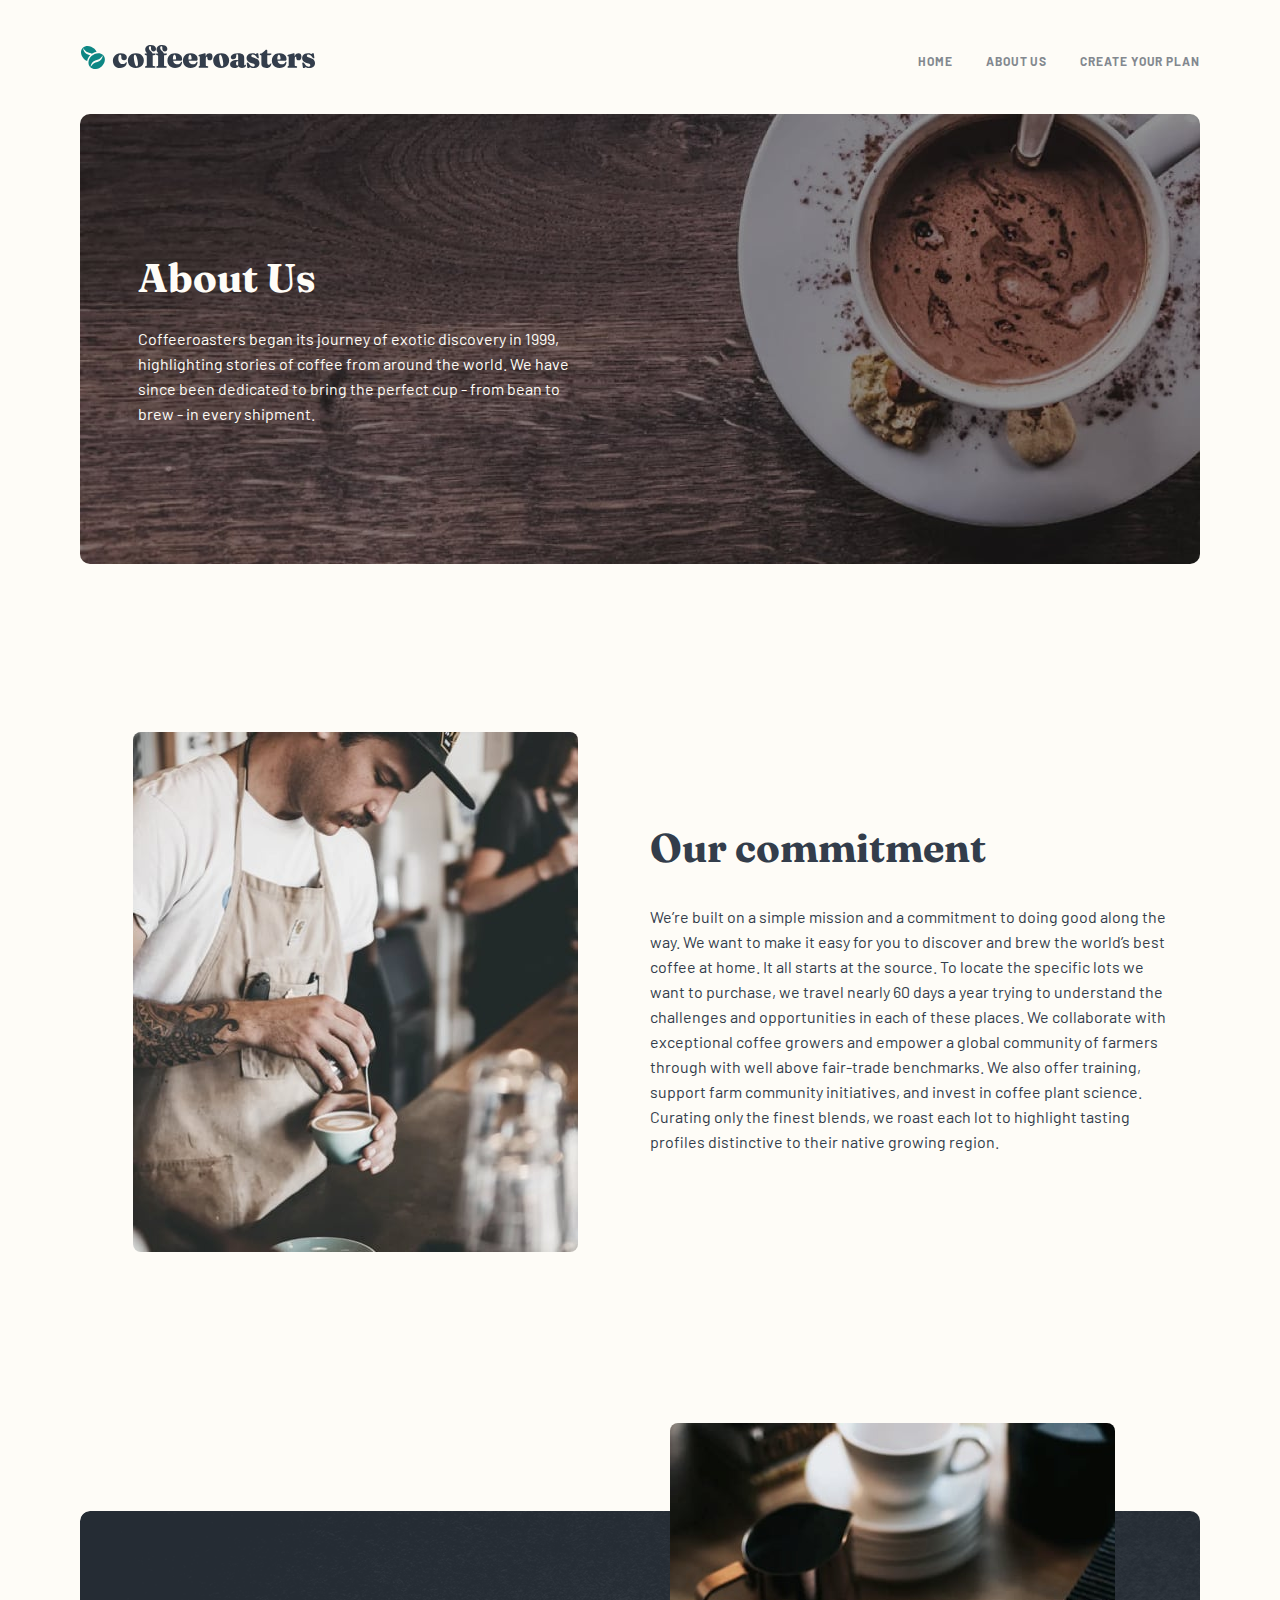
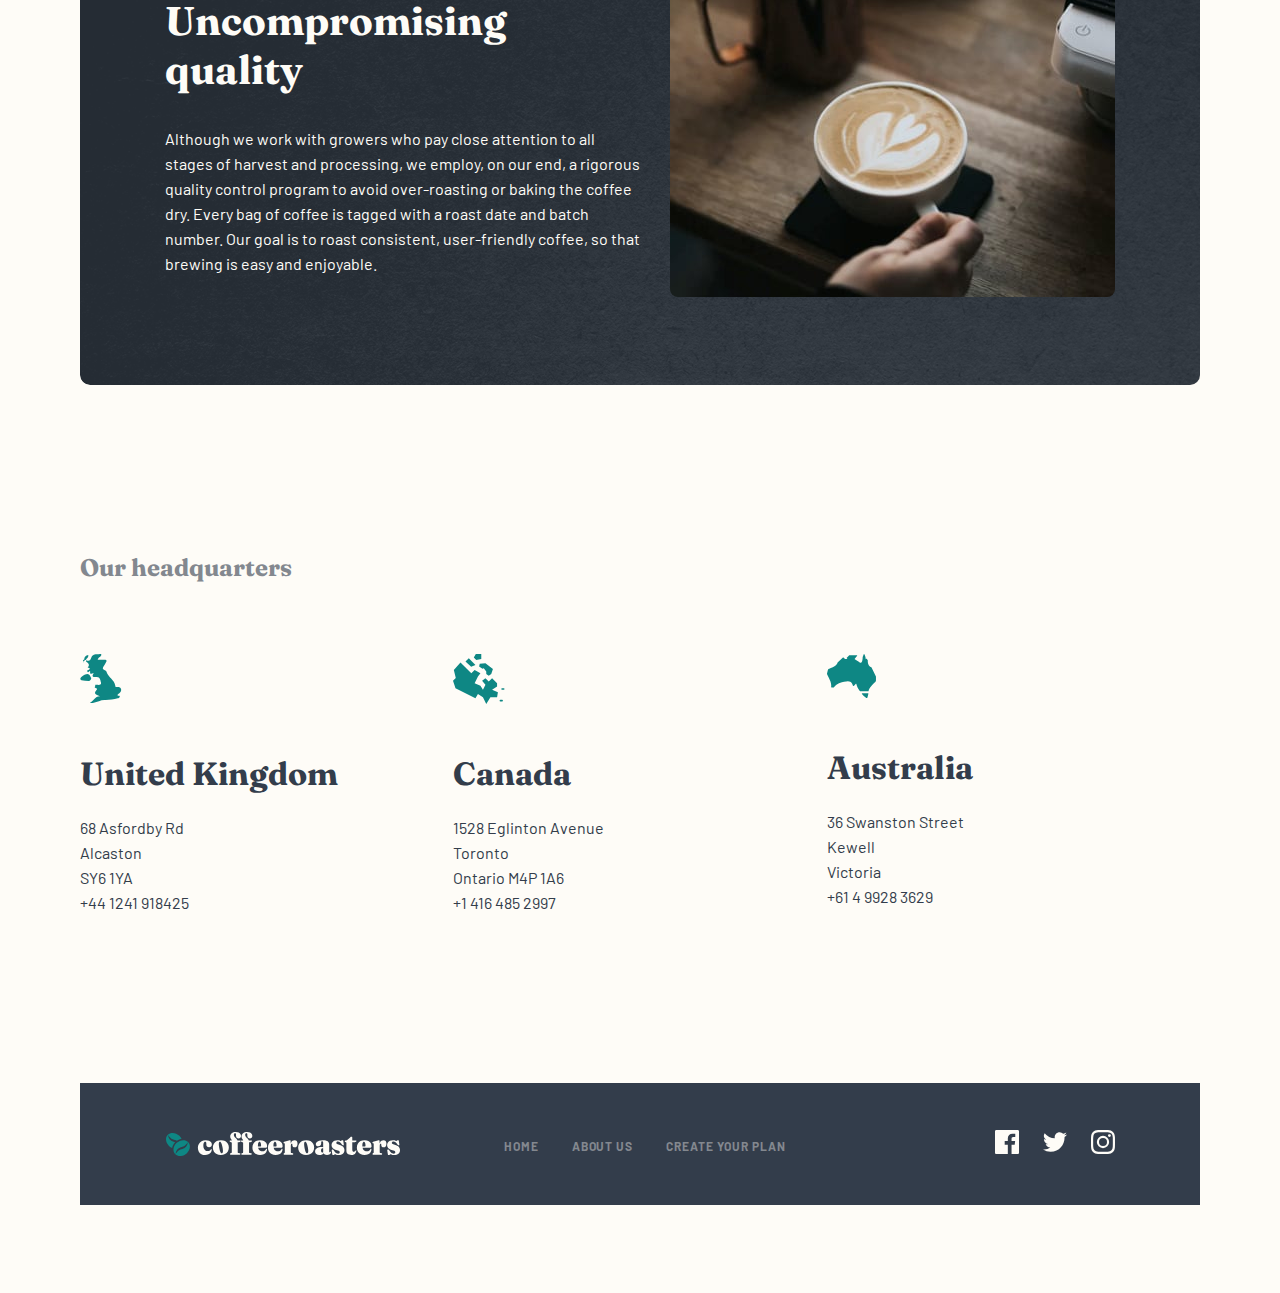
==== about.html @ c1dfbd61 "initial commit" ====
<!DOCTYPE html>
<html lang="en">
  <head>
    <meta charset="UTF-8" />
    <meta http-equiv="X-UA-Compatible" content="IE=edge" />
    <meta name="viewport" content="width=device-width, initial-scale=1.0" />
    <link rel="icon" type="image/png" sizes="32x32" href="./assets/favicon-32x32.png" />
    <link rel="stylesheet" href="./style.css" />
    <title>Coffeeroasters - About us</title>
  </head>
  <body>
    <nav>
      <a href="index.html"
        ><img
          width="163"
          height="18"
          src="./assets/shared/desktop/logo.svg"
          alt="coffeeroasters logo"
          class="logo"
      /></a>
      <a href="javascript:void(0);" class="mobile-nav-link"
        ><img
          width="16"
          height="15"
          src="./assets//shared/mobile/icon-hamburger.svg"
          alt="Open menu"
          id="mobile-nav-icon"
      /></a>
      <ul class="nav-links" id="nav-links">
        <li><a href="index.html">Home</a></li>
        <li><a href="about.html">About Us</a></li>
        <li><a href="plan.html">Create Your Plan</a></li>
      </ul>
    </nav>
    <header class="header_about">
      <h3>About Us</h3>
      <p>
        Coffeeroasters began its journey of exotic discovery in 1999, highlighting stories of coffee
        from around the world. We have since been dedicated to bring the perfect cup - from bean to
        brew - in every shipment.
      </p>
    </header>
    <main>
      <article class="about commitment-container">
        <picture>
          <source media="(min-width:1000px)" srcset="./assets/about/desktop/image-commitment.jpg" />
          <source media="(min-width:700px)" srcset="./assets/about/tablet/image-commitment.jpg" />
          <img src="./assets/about/mobile/image-commitment.jpg" alt="" />
        </picture>
        <h2>Our commitment</h2>
        <p>
          We’re built on a simple mission and a commitment to doing good along the way. We want to
          make it easy for you to discover and brew the world’s best coffee at home. It all starts
          at the source. To locate the specific lots we want to purchase, we travel nearly 60 days a
          year trying to understand the challenges and opportunities in each of these places. We
          collaborate with exceptional coffee growers and empower a global community of farmers
          through with well above fair-trade benchmarks. We also offer training, support farm
          community initiatives, and invest in coffee plant science. Curating only the finest
          blends, we roast each lot to highlight tasting profiles distinctive to their native
          growing region.
        </p>
      </article>

      <article class="about quality-container">
        <picture>
          <source media="(min-width:1000px)" srcset="./assets/about/desktop/image-quality.jpg" />
          <source media="(min-width:500px)" srcset="./assets/about/tablet/image-quality.jpg" />
          <img src="./assets/about/mobile/image-quality.jpg" alt="" />
        </picture>
        <section class="dark-bg">
          <h3>Uncompromising quality</h3>
          <p>
            Although we work with growers who pay close attention to all stages of harvest and
            processing, we employ, on our end, a rigorous quality control program to avoid
            over-roasting or baking the coffee dry. Every bag of coffee is tagged with a roast date
            and batch number. Our goal is to roast consistent, user-friendly coffee, so that brewing
            is easy and enjoyable.
          </p>
        </section>
      </article>

      <article class="about headquarters-container">
        <h3>Our headquarters</h3>
        <div>
          <section class="headquarter-item">
            <svg width="42" height="50" xmlns="http://www.w3.org/2000/svg">
              <path
                d="M20.161.03c1.828-.286 1.245 1.417.453 2.237-.92.964-2.406 1.391-2.942 3.527 2.361 0 4.4.048 6.44-.013 2.619-.078 3.063.875 1.619 2.994-.712 1.05-1.117 2.32-1.898 3.303-1.514 1.894-1.48 3.189 1.003 4.072.625.222 1.43.778 1.589 1.342.687 2.435 2.247 4.318 3.88 6.148l.615.684c1.947 2.167 3.856 4.346 4.388 7.373.164.922-.008 1.403 1.264 1.295 1.834-.173 4.003-.195 4.514 2.144.492 2.23-1.1 3.65-2.803 4.828-.333.228-.552.608-.883 1.003.314 1.37 2.372.075 2.386 1.43.011 1.128-1.197 1.653-2.033 1.911-4.264 1.325-8.756 1.775-13.128 1.686-4.028-.088-7.189 2.198-10.922 2.74-1.061.158-2.034.68-3.761-.015 4-1.452 4.616-6.625 10.402-6.38-1.791-.745-2.541-1.083-3.316-1.367-2.33-.841-2.642-2.478-.903-4.372.98-1.064 1.658-2.206-.564-2.667-1.175-.242-.95-.735-.643-1.288l.098-.176c.211-.386.396-.79.131-1.152-.372-.511.85-.656 1.556-.567 2.089.27 5.041.63 4.23-2.422-.522-1.956-.827-5.872-4.689-5.364-3.655.48-4.802-.425-2.516-3.742-.392-.175-.91-.032-1.433.155l-.196.072c-1.207.449-2.352.95-1.918-1.89.025-.176-.32-.595-.39-.576-.841.267-1.741 2.33-2.463.45-.711-1.85 2.439-.955 2.514-3.197-.148-.478-2.834.292-1.878-1.028 1.908-2.633.586-3.801-1.028-5.031l-.244-.185-.123-.094-.246-.188-.123-.096c-.339-.264.003-.725.042-1.153 0-.008-.006-.022-.006-.03a.594.594 0 00-.086-.384c-.089-.06-.164-.091-.256-.153a.136.136 0 00.04-.05c.022-.008.047-.013.069-.022.097.07.1.145.153.225l.202.124c2.338 1.376 3.666.533 4.603-1.565.133-.312.261-.648.386-1.006C12.437.398 14.94.225 17.425.181l.604-.01.4-.007A13.248 13.248 0 0020.16.03zm-13 20.025l.147.003c2.725.15 2.856 2.692 3.934 4.045-.092 1.833-1.2 2.87-2.392 2.875-2.456.03-4.93-.395-7.372-.792-.561-.092-1.2-.68-1.14-1.528.123-1.555 4.865-4.725 6.97-4.6zM3.667 7.642c.216.341.33.636-.092.783-.08-.294-.017-.544.092-.783zM8.192.878c.75 2.536-1.542 3.378-2.261 4.964-.398.1-.798.208-1.195.31-.353.529-.844.984-1.067 1.49a5.448 5.448 0 00-.137-.202l-.098-.138a17.758 17.758 0 01-.05-.07l-.096-.14c-.389-.581-.59-1.149.95-1.3-.185-2.82 1.329-4.214 3.954-4.914z"
                fill="#0E8784"
                fill-rule="nonzero"
              />
            </svg>
            <h3>United Kingdom</h3>
            <p>68 Asfordby Rd</p>
            <p>Alcaston</p>
            <p>SY6 1YA</p>
            <p>+44 1241 918425</p>
          </section>
          <section class="headquarter-item">
            <svg width="52" height="50" xmlns="http://www.w3.org/2000/svg">
              <path
                d="M7.484 8.42l10.811 10.81 3.327-3.326 5.82 3.327-2.494 3.326-3.326 6.653 5.82 2.495 2.496 4.158 2.494-4.99-3.326-4.158 3.326-2.495 3.327 3.327 3.326-3.327 4.99 4.99v3.326l-4.99 3.327 5.821 2.495-.831 4.99h-6.653L33.264 50l-3.326-6.653-4.99-3.326-2.495 4.158-19.958-9.98L0 26.716l2.786-2.76-1.954-8.05L7.484 8.42zm41.58 37.422a.832.832 0 110 1.663h-1.663a.832.832 0 010-1.663h1.663zM50.728 34.2a.832.832 0 010 1.663h-1.664a.832.832 0 010-1.663h1.664zM32.432 9.252l7.485 5.82-1.663 4.99-2.495 1.664-2.495-1.664v-2.494l-2.495-3.327-1.321.565-3.322-2.416.604-2.717 5.702-.42zM15.8 4.262l6.653 6.653-4.306 1.726-5.673-5.053L15.8 4.261zM22.83.043l5.444.06v4.99l-4.99.832L20.79 3.43 22.83.044z"
                fill="#0E8784"
                fill-rule="nonzero"
              />
            </svg>
            <h3>Canada</h3>
            <p>1528 Eglinton Avenue</p>
            <p>Toronto</p>
            <p>Ontario M4P 1A6</p>
            <p>+1 416 485 2997</p>
          </section>
          <section class="headquarter-item">
            <svg width="49" height="44" xmlns="http://www.w3.org/2000/svg">
              <path
                d="M40.967 39.325c.273 0 .468.253.401.517l-.848 3.36a.99.99 0 01-1.517.58 18.332 18.332 0 01-4.067-3.79.413.413 0 01.324-.667zM36.746.215a.317.317 0 01.57-.04c.51.889 1.42 2.776 1.42 4.979l.499-.362a.315.315 0 01.437.062l1.09 1.427a.34.34 0 01.061.222c-.072.77-.272 5.015 3.435 6.716a.312.312 0 01.154.15l4.525 9.1c.02.047.03.093.03.145v3.831c0 .584-.246 1.138-.683 1.526-1.774 1.582-6.412 5.971-6.695 9.011a.314.314 0 01-.313.285H33.3a.303.303 0 01-.149-.036c-.514-.28-3.229-3.857-3.78-7.327a.315.315 0 00-.544-.16l-1.784 1.985a.863.863 0 01-.648.29.558.558 0 01-.55-.465c-.206-1.21-1.121-4.375-4.957-4.375-2.057 0-5.26.797-8.232 1.696 0 0-3.29 1.034-5.722 4.343a.442.442 0 01-.36.181H4.569a.454.454 0 01-.447-.522c.483-3.092-.869-6.261-2.324-9.177-.591-1.184-1.193-2.327-1.697-3.408a1.112 1.112 0 01-.072-.718l.92-3.857c.088-.373.366-.673.73-.786l.295-.095.342-.114c2.43-.826 7.673-2.944 8.187-5.929a.31.31 0 01.092-.17l5.363-5.196a.319.319 0 01.468.03c.504.637 1.908 2.053 3.995 1.355l-.648-.656a.317.317 0 01.006-.455l2.452-2.327a.302.302 0 01.216-.088h7.476a.32.32 0 01.247.522L27.769 4.74a.321.321 0 00.072.47l2.695 1.77.515.337 1.674 1.099a1.483 1.483 0 002.19-.677c.396-.967.767-2.472.772-4.71 0-.037.005-.078.02-.114z"
                fill="#0E8784"
                fill-rule="nonzero"
              />
            </svg>
            <h3>Australia</h3>
            <p>36 Swanston Street</p>
            <p>Kewell</p>
            <p>Victoria</p>
            <p>+61 4 9928 3629</p>
          </section>
        </div>
      </article>
    </main>

    <footer>
      <img
        width="218"
        height="24"
        src="./assets/shared/desktop/logo-footer.svg"
        alt="coffeeroasters logo"
      />
      <ul class="footer-links">
        <li><a href="index.html">Home</a></li>
        <li><a href="about.html">About Us</a></li>
        <li><a href="plan.html">Create Your Plan</a></li>
      </ul>
      <ul class="social-links">
        <li>
          <a href="https://www.facebook.com"
            ><img
              width="24"
              height="24"
              src="./assets/shared/desktop/icon-facebook.svg"
              alt="Facebook icon"
          /></a>
        </li>
        <li>
          <a href="https://www.twitter.com"
            ><img
              width="24"
              height="24"
              src="./assets/shared/desktop/icon-twitter.svg"
              alt="Twitter icon"
          /></a>
        </li>
        <li>
          <a href="https://www.instagram.com"
            ><img
              width="24"
              height="24"
              src="./assets/shared/desktop/icon-instagram.svg"
              alt="Instagram icon"
          /></a>
        </li>
      </ul>
    </footer>
    <script src="./script.js"></script>
  </body>
</html>
---- style.css ----
@import url('https://fonts.googleapis.com/css2?family=Barlow:wght@400;700&family=Fraunces:opsz,wght@9..144,900&display=swap');

:root {
  --light-cream: #fefcf7;
  --cream: #f4f1eb;
  --grey: #83888f;
  --dark-grey-blue: #333d4b;
  --dark-cyan: #0e8784;
  --pale-orange: #fdd6ba;
}

* {
  margin: 0;
  box-sizing: border-box;
}

a {
  text-decoration: none;
  font-family: 'Fraunces', serif;
  color: var(--dark-grey-blue);
}

ul {
  list-style: none;
  padding: 0;
}

button {
  font-family: 'Fraunces', serif;
  border: none;
  transition: all 0.3s;
  cursor: pointer;
}

h1,
h2,
h3,
h4,
h5,
h6 {
  font-family: 'Fraunces', serif;
}

h2 {
  font-size: 32px;
}

h3 {
  font-size: 28px;
}

h4 {
  font-size: 24px;
}

p {
  line-height: 25px;
  font-size: 15px;
}

img {
  height: auto;
}

body {
  font-family: 'Barlow', sans-serif;
  font-size: 16px;
  background-color: var(--light-cream);
  color: var(--dark-grey-blue);
  padding: 32px 24px 72px 24px;
}

.body_plan {
  padding: 32px 0 72px 0;
  position: relative;
}

.body_plan.overlay-visible {
  height: 100vh;
  overflow: hidden;
}

nav {
  display: flex;
  align-items: center;
  justify-content: space-between;
  position: relative;
}

ul.nav-links {
  display: none;
}

ul.nav-links.open {
  position: absolute;
  top: 100%;
  left: 0;
  display: flex;
  flex-direction: column;
  z-index: 10;
  width: 100%;
  height: 120vh;
  text-align: center;
  padding-top: 80px;
  background: rgb(254, 252, 247);
  background: linear-gradient(
    180deg,
    rgba(254, 252, 247, 1) 0%,
    rgba(254, 252, 247, 1) 50%,
    rgba(254, 252, 247, 0.75) 100%
  );
}

ul.nav-links.open li {
  margin-bottom: 39px;
  font-size: 24px;
  line-height: 32px;
}

.nav_plan {
  margin: 0 24px;
}

header {
  border-radius: 10px;
  overflow: hidden;
  background-repeat: no-repeat;
  background-size: cover;
  text-align: center;
  display: flex;
  flex-direction: column;
  justify-content: center;
  align-items: center;
  gap: 24px;
  padding: 24px;
  margin-top: 40px;
  color: var(--light-cream);
}

.header_home {
  height: 500px;
  background-image: url('./assets/home/mobile/image-hero-coffeepress.jpg');
}

.header_about {
  height: 400px;
  background-image: url('./assets/about/mobile/image-hero-whitecup.jpg');
}

.header_plan {
  height: 400px;
  background-image: url('./assets/plan/mobile/image-hero-blackcup.jpg');
  margin: 40px 24px 0 24px;
}

header h1 {
  font-size: 40px;
}

header p {
  font-family: 'Barlow', sans-serif;
}

a.cta,
button.cta,
.modal--body button {
  -webkit-appearance: button;
  -moz-appearance: button;
  appearance: button;
  background-color: var(--dark-cyan);
  color: var(--light-cream);
  font-size: 18px;
  border-radius: 6px;
  width: 217px;
  height: 56px;
  display: flex;
  align-items: center;
  justify-content: center;
}

header a.cta {
  margin-top: 15px;
}

a:active,
button.cta:active,
.modal--body button:active {
  transform: scale(0.98);
}

article {
  text-align: center;
  margin: 120px 0;
  width: 100%;
}

/* ------------- HOME PAGE ------------- */
.gradient-text {
  font-size: 40px;
  background: linear-gradient(180deg, #83888fb6 0%, #83888f77 50%, var(--light-cream) 100%);
  background-clip: text;
  -webkit-background-clip: text;
  -webkit-text-fill-color: transparent;
  margin-bottom: 30px;
}

.collection-item {
  margin-bottom: 48px;
}

.collection-item h4 {
  margin-top: 24px;
}

.collection-item p {
  max-width: 282px;
  margin: 16px auto 0;
}

.cards-container {
  color: var(--light-cream);
  display: grid;
  grid-template-columns: 1fr;
  grid-template-rows: 286px repeat(3, auto);
  row-gap: 12px;
  justify-items: center;
}

.dark-bg {
  background-repeat: no-repeat;
  background-size: cover;
  border-radius: 10px;
  padding: 64px 24px;
  width: 100%;
}

.cards-container .dark-bg {
  grid-area: 1 / 1 / 2 / -1;
  background-image: url('./assets/about/mobile/bg-quality.png');
  height: 902px;
  display: flex;
  flex-direction: column;
  gap: 24px;
  align-items: center;
}

.cards-container > div {
  grid-area: 2 / 1 / -1 / -1;
  display: flex;
  flex-direction: column;
  gap: 24px;
}

.card {
  border-radius: 8px;
  display: flex;
  flex-direction: column;
  align-items: center;
  justify-content: center;
  gap: 24px;
}

.card.home {
  width: 279px;
  height: 382px;
}

.card.home img {
  margin-bottom: 32px;
}

.card.home p {
  padding: 0 40px;
}

.card.active {
  background-color: var(--dark-cyan);
}

.steps-container > h3 {
  font-size: 24px;
  color: var(--grey);
}

.steps-container > div {
  display: flex;
  flex-direction: column;
  gap: 56px;
  margin: 80px 0;
}

.steps-container a.cta {
  margin: 0 auto;
}

.step-item {
  text-align: center;
}

.step-item > div {
  display: none;
}

.step-item h1 {
  color: var(--pale-orange);
  font-size: 72px;
}

.step-item h3 {
  margin: 24px 0;
}

/* ------------- ABOUT PAGE ------------- */
.about img {
  border-radius: 8px;
  height: auto;
}

.about h2 {
  margin: 48px 0 30px 0;
}

.about.commitment-container img {
  width: 327px;
}

.about.quality-container {
  color: var(--light-cream);
  display: grid;
  grid-template-columns: 1fr;
  grid-template-rows: repeat(2, 78px) 1fr;
  justify-items: center;
}

.about.quality-container picture {
  grid-area: 1 / 1 / 3 / -1;
  z-index: 10;
}

.about.quality-container img {
  width: 279px;
}

.about.quality-container .dark-bg {
  background-image: url('./assets/about/mobile/bg-quality.png');
  grid-area: 2 / 1 / -1 / -1;
  height: 509px;
  display: flex;
  flex-direction: column;
  justify-content: flex-end;
  align-items: center;
  gap: 24px;
  text-align: center;
}

.about.headquarters-container > h3 {
  font-size: 24px;
  color: var(--grey);
  margin-bottom: 72px;
}

.about.headquarters-container > div {
  display: flex;
  flex-direction: column;
  gap: 80px;
}

.headquarter-item h3 {
  margin: 47px 0 22px 0;
}

/* ------------- PLAN PAGE ------------- */
.steps-container.dark-bg {
  color: var(--light-cream);
  padding: 80px 24px;
  background-image: url('./assets/plan/mobile/bg-steps.png');
}

.steps-container.dark-bg > div {
  margin: 0;
}

article.form-container {
  padding: 0 24px;
}

.side-nav {
  display: none;
}

form.form_plan {
  text-align: left;
  display: flex;
  flex-direction: column;
  align-items: center;
}

.accordion {
  width: 100%;
  background-color: transparent;
  color: var(--grey);
  font-family: 'Fraunces', serif;
  font-size: 24px;
  display: flex;
  justify-content: space-between;
  align-items: center;
  gap: 45px;
  cursor: pointer;
  border: none;
  outline: none;
  transition: 0.4s;
  text-align: left;
  margin-top: 12px;
  margin-bottom: 32px;
}

.accordion:after {
  content: url('./assets/plan/desktop/icon-arrow.svg');
}
.accordion.active:after {
  content: url('./assets/plan/desktop/icon-arrow.svg');
  transform: rotate(180deg);
}

.accordion:disabled {
  opacity: 0.6;
  pointer-events: none;
}

.panel {
  max-height: 0;
  overflow: hidden;
  display: flex;
  flex-direction: column;
  gap: 16px;
  transition: max-height 0.2s ease-out;
}

label.card {
  background-color: var(--cream);
  align-items: flex-start;
  flex: 1;
  gap: 8px;
  padding: 25px;
  transition: all 0.3s;
}

label.card:hover {
  background-color: var(--pale-orange);
}

.label-heading {
  font-family: 'Fraunces', serif;
  font-weight: bold;
  font-size: 24px;
}

.label-description {
  font-size: 16px;
  line-height: 26px;
}

input[type='radio'] {
  display: none;
}

input[type='radio']:checked + label.card {
  background-color: var(--dark-cyan);
  color: var(--light-cream);
}

.summary-container {
  background-image: url('./assets/plan/mobile/bg-order-summary.png');
  background-repeat: no-repeat;
  background-size: cover;
  border-radius: 10px;
  margin-top: 98px;
  margin-bottom: 56px;
  padding: 32px 25px;
  color: #fff;
  width: auto;
  text-align: left;
}

.summary-container h4 {
  font-size: 16px;
  font-family: 'Barlow', sans-serif;
  font-weight: 400;
  margin-bottom: 8px;
  opacity: 0.65;
}

.summary-container p,
.modal--summary {
  font-size: 24px;
  font-family: 'Fraunces', serif;
  line-height: 40px;
  display: flex;
  flex-wrap: wrap;
  column-gap: 5px;
}

.blank {
  color: var(--dark-cyan);
}

.underline {
  color: transparent;
  border-bottom: 2px solid var(--dark-cyan);
  width: 80px;
}

button.cta:disabled {
  background-color: var(--grey);
  opacity: 0.4;
  pointer-events: none;
}

.overlay {
  background-color: rgba(0, 0, 0, 0.6);
  position: absolute;
  top: 0;
  left: 0;
  right: 0;
  bottom: 0;
  display: flex;
  justify-content: center;
  align-items: center;
  z-index: 10;
}

.modal {
  background-color: var(--light-cream);
  max-width: 90%;
  border-radius: 8px;
  overflow: hidden;
  z-index: 20;
}

.modal--heading {
  background-color: var(--dark-grey-blue);
  color: var(--light-cream);
  padding: 28px 24px;
}

.modal--body {
  padding: 40px 24px 28px 24px;
  color: var(--grey);
}

.modal--body button {
  width: 100%;
  margin-top: 24px;
}

.hidden {
  display: none;
}

/* ------------- FOOTER ------------- */
footer {
  background-color: var(--dark-grey-blue);
  text-align: center;
  padding: 55px;
}

.footer_plan {
  margin: 0 24px;
}

.footer-links {
  margin: 48.5px 0;
}

.footer-links li {
  margin: 24px 0;
}

.footer-links li a {
  color: var(--grey);
  font-family: 'Barlow', sans-serif;
  font-size: 12px;
  letter-spacing: 0.92px;
  font-weight: bold;
  text-transform: uppercase;
}

.social-links {
  display: flex;
  justify-content: center;
  align-items: center;
  gap: 24px;
}

/* ------------- MEDIA QUERIES ------------- */
@media screen and (min-width: 500px) {
  .about.quality-container img {
    width: 90%;
  }
}

@media screen and (min-width: 700px) {
  body {
    padding: 40px 40px 72px 40px;
  }

  .logo {
    width: 236px;
    height: 26px;
  }

  .mobile-nav-link {
    display: none;
  }

  ul.nav-links {
    display: flex;
    flex-direction: row;
  }

  ul.nav-links li a {
    font-family: 'Barlow', sans-serif;
    text-transform: uppercase;
    color: var(--grey);
    font-weight: bold;
    font-size: 12px;
    letter-spacing: 0.92px;
  }

  ul.nav-links li:not(:last-of-type) {
    margin-right: 33px;
  }

  header {
    text-align: left;
    align-items: flex-start;
    padding: 58px;
  }

  .header_home {
    background-image: url('./assets/home/tablet/image-hero-coffeepress.jpg');
  }

  .header_about {
    background-image: url('./assets/about/tablet/image-hero-whitecup.jpg');
  }

  .header_plan {
    background-image: url('./assets/plan/tablet/image-hero-blackcup.jpg');
  }

  header h1 {
    font-size: 48px;
    line-height: 48px;
  }

  header p {
    max-width: 398px;
  }

  /* ------------- HOME PAGE ------------- */
  .collection-container.relative {
    position: relative;
    margin: 210px 0 144px 0;
  }

  .gradient-text {
    font-size: 15vw;
    background: linear-gradient(180deg, #83888f9a 0%, #83888f5f 50%, var(--light-cream) 100%);
    background-clip: text;
    -webkit-background-clip: text;
    -webkit-text-fill-color: transparent;
    width: 100%;
    position: absolute;
    top: -84px;
    left: 50%;
    transform: translateX(-50%);
    z-index: -1;
    margin-bottom: 0;
  }

  .collection-item {
    display: grid;
    grid-template-columns: repeat(2, max-content);
    grid-template-rows: 80px auto;
    justify-content: center;
    column-gap: 36px;
    text-align: left;
  }

  .collection-item img {
    width: 255px;
    grid-area: 1 / 1 / -1 / 2;
  }

  .collection-item h4 {
    align-self: center;
    margin-top: 0;
  }

  .collection-item p {
    margin-top: 0;
  }

  .cards-container {
    grid-template-rows: 256px repeat(3, auto);
  }

  .cards-container .dark-bg {
    background-image: url('./assets/about/tablet/bg-quality.png');
    height: 573px;
  }

  .dark-bg h3 {
    font-size: 32px;
  }

  .dark-bg p {
    max-width: 522px;
  }

  .card.home {
    width: 573px;
    height: 180px;
    display: grid;
    grid-template-columns: auto 1fr;
    grid-template-rows: repeat(2, auto);
    column-gap: 55px;
    row-gap: 16px;
    text-align: left;
    padding: 40px 48px;
  }

  .card.home img {
    grid-area: 1 / 1 / -1 / 2;
    margin-bottom: 0;
  }

  .card.home h4 {
    align-self: end;
  }

  .card.home p {
    padding: 0;
    align-self: start;
  }

  .steps-container {
    text-align: left;
    margin-top: 144px;
  }

  .steps-container > div {
    display: grid;
    grid-template-columns: repeat(3, 33.3333%);
    gap: 0;
    margin: 40px 0 44px 0;
  }

  .steps-container a.cta {
    margin: 0;
  }

  .step-item {
    text-align: left;
  }

  .step-item > div {
    display: flex;
    align-items: center;
    margin-bottom: 48px;
    position: relative;
  }

  .circle {
    display: inline;
    width: 31px;
    height: 31px;
    border-radius: 50%;
    border: 2px solid var(--dark-cyan);
    background-color: var(--light-cream);
  }

  .line {
    position: absolute;
    top: 50%;
    left: 0;
    display: inline;
    width: 100%;
    height: 2px;
    background-color: var(--pale-orange);
    z-index: -1;
  }

  .step-item h3 {
    margin: 32px 0;
  }

  .step-item p {
    max-width: 92%;
    margin-right: 10px;
  }

  /* ------------- ABOUT PAGE ------------- */
  article.about {
    margin: 144px 0;
  }

  .about picture {
    grid-area: 1 / 1 / -1 / 2;
  }

  .about img {
    width: auto !important;
  }

  .about h2 {
    grid-area: 1 / 2 / 2 / -1;
    margin: 0;
  }

  .about p {
    grid-area: 2 / 2 / -1 / -1;
  }

  .about.commitment-container {
    display: grid;
    grid-template-columns: auto 1fr;
    grid-template-rows: 70px 400px;
    align-items: center;
    column-gap: 70px;
    text-align: left;
  }

  .about.quality-container {
    grid-template-rows: repeat(2, 160px) 1fr;
  }

  .about.quality-container .dark-bg {
    background-image: url('./assets/about/tablet/bg-quality.png');
    height: 488px;
  }

  .about.headquarters-container > div {
    display: grid;
    grid-template-columns: repeat(3, 1fr);
    gap: 0;
  }

  .about.headquarters-container {
    text-align: left;
  }

  .headquarter-item h3 {
    font-size: 24px;
  }

  /* ------------- PLAN PAGE ------------- */
  .steps-container.dark-bg {
    padding: 97px 40px;
    background-image: url('./assets/plan/tablet/bg-steps.png');
  }

  .steps-container.dark-bg .circle {
    background-color: transparent;
  }

  .steps-container.dark-bg .line {
    left: 15.5px;
    z-index: 1;
  }

  .steps-container.dark-bg h3 {
    font-size: 28px;
  }

  article.form-container {
    margin: 144px 0;
  }

  .accordion {
    margin-bottom: 40px;
  }

  .panel {
    flex-direction: row;
    gap: 10px;
  }

  label.card {
    height: 250px;
    justify-content: flex-start;
    gap: 24px;
    padding-top: 32px;
  }

  .summary-container {
    margin-top: 48px;
    margin-bottom: 40px;
    padding: 44px 25px;
  }

  .modal {
    max-width: 540px;
  }

  .modal--heading {
    font-size: 40px;
    padding: 40px 56px;
  }

  .modal--body {
    padding: 56px;
  }

  .modal--small-text {
    margin-top: 10px;
  }

  .modal--body button {
    width: 217px;
    margin-top: 0;
  }

  .price-container {
    display: flex;
    justify-content: space-between;
    align-items: center;
    margin-top: 47px;
  }

  .price-container span {
    font-size: 32px;
    color: var(--dark-grey-blue);
    font-family: 'Fraunces', serif;
  }

  /* ------------- FOOTER ------------- */
  footer > img {
    width: 236px;
    height: 26px;
  }

  .footer-links {
    display: flex;
    justify-content: center;
    gap: 33px;
    margin: 32px 0 65px 0;
  }

  .footer-links li {
    margin: 0;
  }
}

@media screen and (min-width: 1000px) {
  html {
    scroll-behavior: smooth;
  }

  p {
    font-size: 16px;
  }

  body,
  .body_plan {
    padding: 44px 80px 88px 80px;
  }

  .nav_plan {
    margin: 0;
  }

  ul.nav-links li a:hover {
    filter: brightness(60%);
  }

  .header_home {
    background-image: url('./assets/home/desktop/image-hero-coffeepress.jpg');
  }

  .header_about {
    height: 450px;
    background-image: url('./assets/about/desktop/image-hero-whitecup.jpg');
  }

  .header_plan {
    margin: 40px 0 0 0;
    height: 450px;
    background-image: url('./assets/plan/desktop/image-hero-blackcup.jpg');
  }

  header h1 {
    font-size: 72px;
    line-height: 72px;
  }

  header p {
    max-width: 445px;
  }

  a.cta:hover,
  button.cta:hover,
  .modal--body button:hover {
    background-color: #66d2cf;
  }

  /* ------------- HOME PAGE ------------- */
  .collection-container.relative {
    display: flex;
    justify-content: center;
    gap: 20px;
    margin: 290px 0 200px 0;
  }

  .gradient-text {
    font-size: 14vw;
    top: -133px;
  }

  .collection-item {
    grid-template-columns: 1fr;
    grid-template-rows: 250px 80px auto;
    justify-items: center;
    text-align: center;
    margin-bottom: 0;
  }

  .collection-item img {
    grid-area: 1 / 1 / 2 / -1;
  }

  .collection-item p {
    width: 252px;
  }

  .cards-container {
    grid-template-rows: 326px repeat(3, auto);
  }

  .cards-container .dark-bg {
    grid-area: 1 / 1 / 3 / -1;
    background-image: url('./assets/about/desktop/bg-quality.png');
    padding-top: 100px;
    height: 577px;
    gap: 32px;
  }

  .dark-bg h3 {
    font-size: 40px;
  }

  .cards-container > div {
    flex-direction: row;
  }

  .card.home {
    width: 320px;
    height: 382px;
    display: flex;
    text-align: center;
    row-gap: 24px;
  }

  .card.home img {
    margin-bottom: 32px;
  }

  .card.home h4,
  .card.home p {
    align-self: center;
  }

  .steps-container {
    max-width: 1000px;
    margin: 200px auto;
  }

  .steps-container > div {
    margin: 80px 0 64px 0;
  }

  .step-item h3 {
    width: 200px;
  }

  .step-item p {
    max-width: 285px;
    margin-right: 20px;
  }

  /* ------------- ABOUT PAGE ------------- */
  .header_about h3 {
    font-size: 40px;
  }

  article.about,
  article.plan,
  article.form-container {
    max-width: 1280px;
    margin: 168px auto;
  }

  .about.commitment-container {
    grid-template-columns: repeat(2, 1fr);
    grid-template-rows: 2fr 5fr;
    justify-content: center;
    column-gap: 20px;
    row-gap: 32px;
  }

  .about.commitment-container picture {
    justify-self: center;
  }

  .about.commitment-container h2 {
    font-size: 40px;
    align-self: end;
  }

  .about.commitment-container p {
    align-self: start;
    max-width: 520px;
  }

  .about.quality-container {
    max-width: 100%;
    grid-template-columns: 1fr max-content;
    grid-template-rows: 88px repeat(2, 1fr);
    column-gap: 20px;
  }

  .about.quality-container picture {
    grid-area: 1 / 2 / -1 / -1;
    margin-right: 85px;
  }

  .about.quality-container .dark-bg {
    background-image: url('./assets/about/desktop/bg-quality.png');
    align-items: flex-start;
    justify-content: flex-start;
    text-align: left;
    padding: 85px;
    height: 474px;
    gap: 32px;
  }

  .about.quality-container .dark-bg > * {
    max-width: 50%;
  }

  .headquarter-item h3 {
    font-size: 32px;
  }

  /* ------------- PLAN PAGE ------------- */
  .steps-container.dark-bg {
    background-image: url('./assets/plan/desktop/bg-steps.png');
  }

  .form-container {
    display: flex;
    gap: 125px;
    position: relative;
  }

  .side-nav {
    display: flex;
    flex-direction: column;
    gap: 24px;
    position: sticky;
    position: -webkit-sticky;
    top: 40px;
    left: 0;
    align-self: flex-start;
  }

  .nav-step {
    width: 255px;
    padding-bottom: 24px;
    display: flex;
    gap: 28.5px;
    align-items: center;
    font-size: 24px;
    color: var(--dark-grey-blue);
    background-color: transparent;
    border-bottom: 1px solid var(--grey);
    opacity: 0.5;
  }

  .nav-step:first-of-type {
    padding-top: 0;
  }

  .nav-step:last-of-type {
    border-bottom: 0;
  }

  .nav-step:hover,
  .nav-step.hover {
    opacity: 0.8;
  }

  .nav-step.selected,
  .nav-step:active {
    opacity: 1;
  }

  .nav-step.selected .step-number,
  .nav-step:active .step-number {
    color: var(--dark-cyan);
  }

  .nav-step.disabled {
    opacity: 0.3;
    pointer-events: none;
  }

  .accordion {
    font-size: 40px;
    gap: 20px;
  }

  .accordion:first-of-type {
    margin-top: 0;
  }

  .panel .card {
    cursor: pointer;
  }

  .summary-container {
    padding: 27px 64px;
  }

  form.form_plan button.cta {
    align-self: flex-end;
  }

  /* ------------- FOOTER ------------- */
  footer {
    display: grid;
    grid-template-columns: auto 1fr auto;
    align-items: center;
    column-gap: 103px;
    padding: 47px 85px;
  }

  .footer-links {
    margin: 0;
    justify-content: flex-start;
  }

  .footer-links li:hover > a {
    color: var(--light-cream);
  }

  .social-links li:hover img {
    filter: invert(78%) sepia(82%) saturate(238%) hue-rotate(338deg) brightness(310%) contrast(98%);
  }
}

@media screen and (min-width: 1400px) {
  .collection-container.relative {
    gap: 70px;
    margin-top: 350px;
  }

  .gradient-text {
    font-size: 12vw;
    top: -162px;
  }

  .cards-container {
    margin-top: 160px;
  }

  .card.home {
    width: 350px;
  }

  .steps-container {
    max-width: 1100px;
  }
}
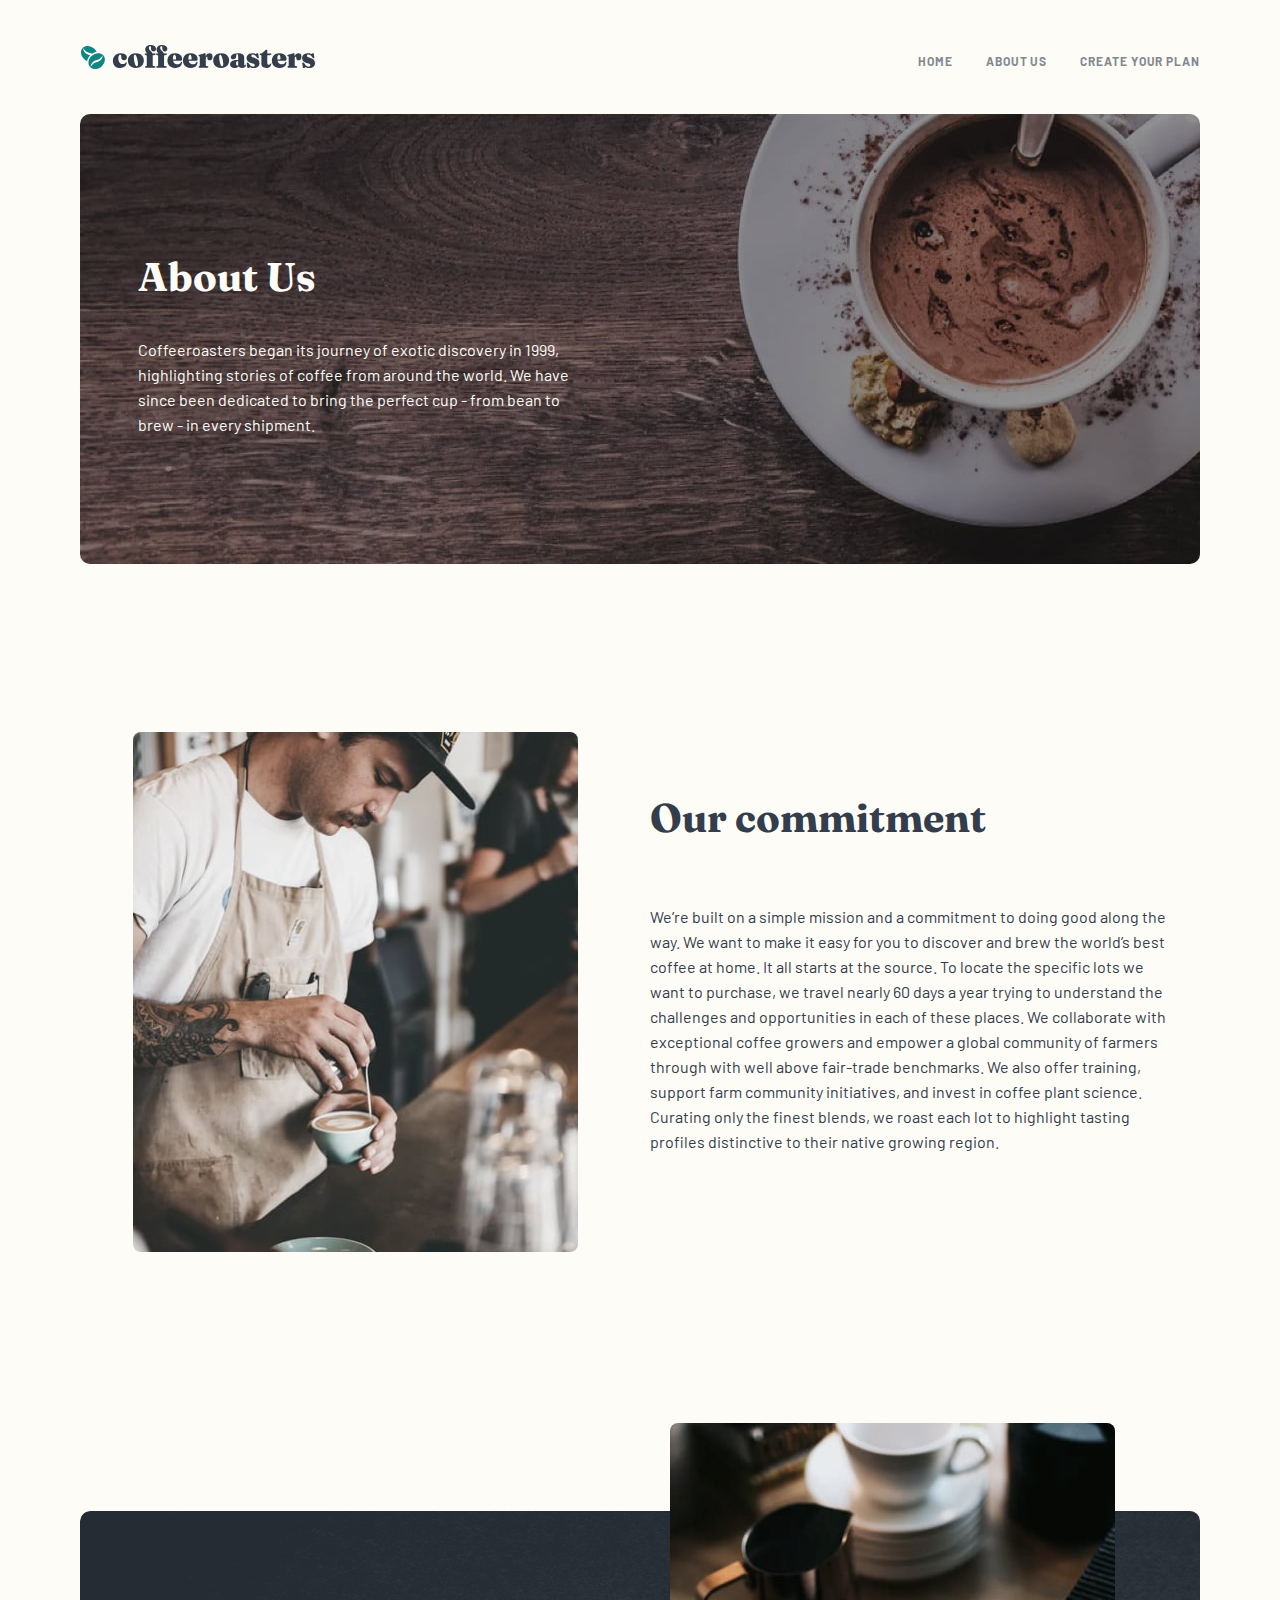
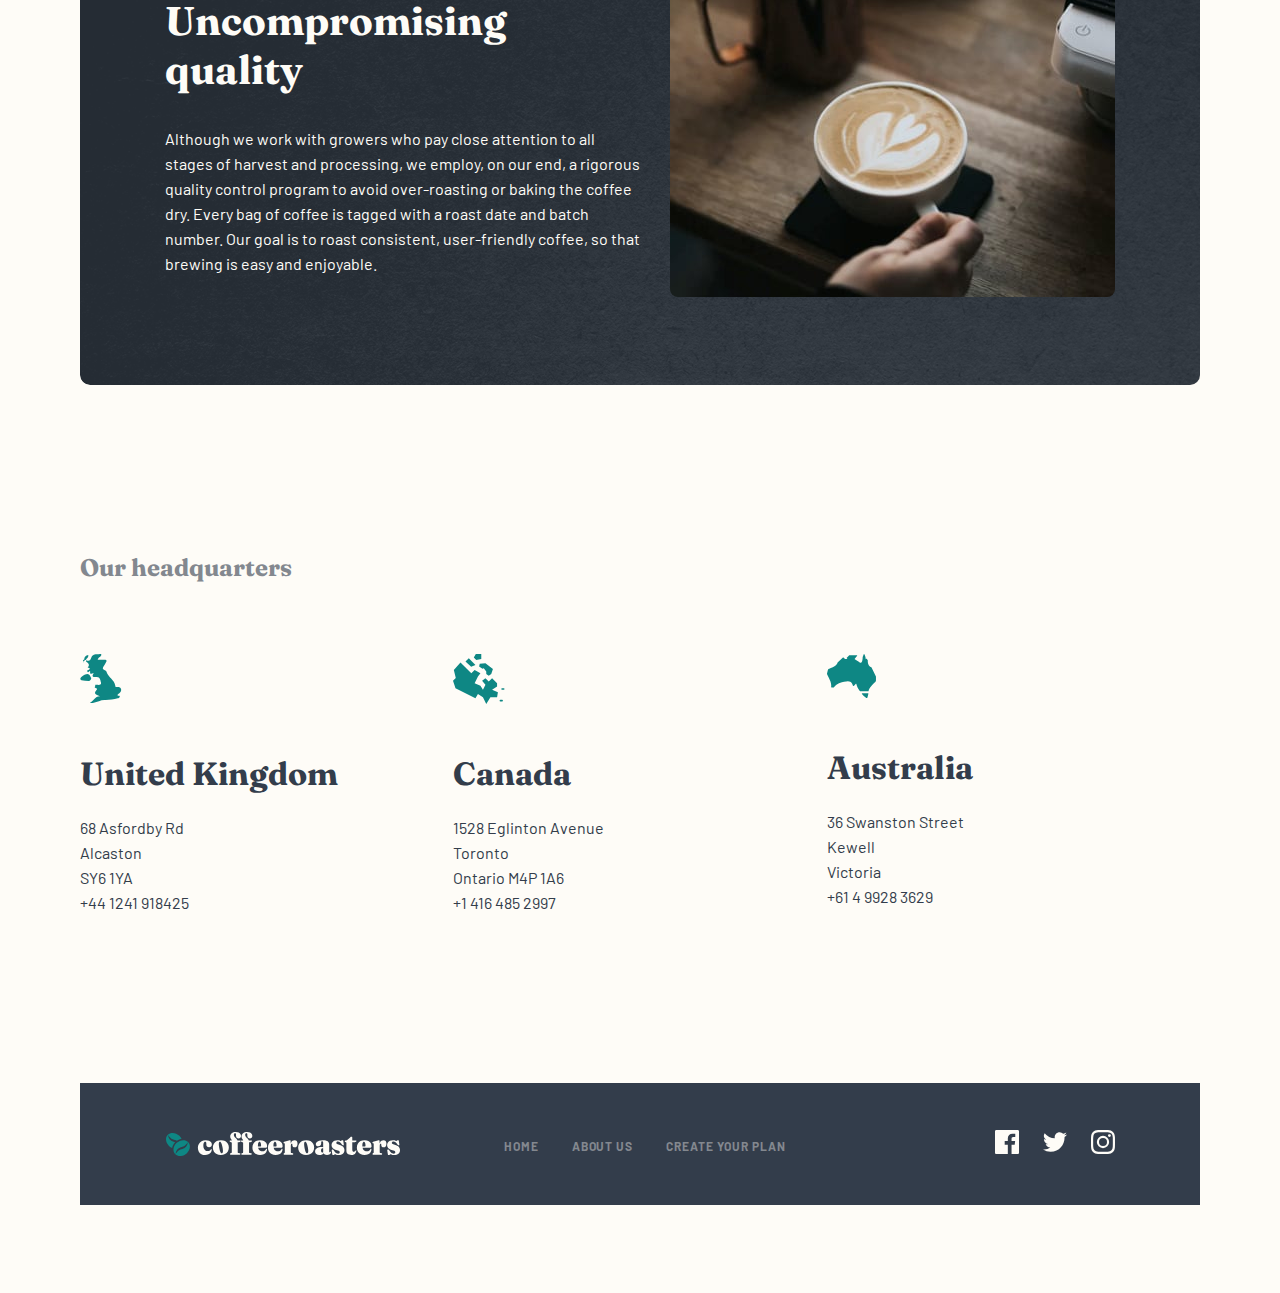
==== commit 626836b8: "replace heading tags wtih the correct level, use classes to change font size" ====
--- a/about.html
+++ b/about.html
@@ -33,7 +33,7 @@
       </ul>
     </nav>
     <header class="header_about">
-      <h3>About Us</h3>
+      <h1 class="heading-md">About Us</h1>
       <p>
         Coffeeroasters began its journey of exotic discovery in 1999, highlighting stories of coffee
         from around the world. We have since been dedicated to bring the perfect cup - from bean to
@@ -47,7 +47,7 @@
           <source media="(min-width:700px)" srcset="./assets/about/tablet/image-commitment.jpg" />
           <img src="./assets/about/mobile/image-commitment.jpg" alt="" />
         </picture>
-        <h2>Our commitment</h2>
+        <h2 class="heading-lg">Our commitment</h2>
         <p>
           We’re built on a simple mission and a commitment to doing good along the way. We want to
           make it easy for you to discover and brew the world’s best coffee at home. It all starts
@@ -68,7 +68,7 @@
           <img src="./assets/about/mobile/image-quality.jpg" alt="" />
         </picture>
         <section class="dark-bg">
-          <h3>Uncompromising quality</h3>
+          <h2 class="heading-lg">Uncompromising quality</h2>
           <p>
             Although we work with growers who pay close attention to all stages of harvest and
             processing, we employ, on our end, a rigorous quality control program to avoid
@@ -80,7 +80,7 @@
       </article>
 
       <article class="about headquarters-container">
-        <h3>Our headquarters</h3>
+        <h2 class="heading-sm">Our headquarters</h2>
         <div>
           <section class="headquarter-item">
             <svg width="42" height="50" xmlns="http://www.w3.org/2000/svg">
@@ -90,7 +90,7 @@
                 fill-rule="nonzero"
               />
             </svg>
-            <h3>United Kingdom</h3>
+            <h3 class="heading-md">United Kingdom</h3>
             <p>68 Asfordby Rd</p>
             <p>Alcaston</p>
             <p>SY6 1YA</p>
@@ -104,7 +104,7 @@
                 fill-rule="nonzero"
               />
             </svg>
-            <h3>Canada</h3>
+            <h3 class="heading-md">Canada</h3>
             <p>1528 Eglinton Avenue</p>
             <p>Toronto</p>
             <p>Ontario M4P 1A6</p>
@@ -118,7 +118,7 @@
                 fill-rule="nonzero"
               />
             </svg>
-            <h3>Australia</h3>
+            <h3 class="heading-md">Australia</h3>
             <p>36 Swanston Street</p>
             <p>Kewell</p>
             <p>Victoria</p>
--- a/style.css
+++ b/style.css
@@ -41,15 +41,19 @@
   font-family: 'Fraunces', serif;
 }
 
-h2 {
+.heading-xl {
+  font-size: 40px;
+}
+
+.heading-lg {
   font-size: 32px;
 }
 
-h3 {
+.heading-md {
   font-size: 28px;
 }
 
-h4 {
+.heading-sm {
   font-size: 24px;
 }
 
@@ -153,10 +157,6 @@
   margin: 40px 24px 0 24px;
 }
 
-header h1 {
-  font-size: 40px;
-}
-
 header p {
   font-family: 'Barlow', sans-serif;
 }
@@ -208,7 +208,7 @@
   margin-bottom: 48px;
 }
 
-.collection-item h4 {
+.collection-item .heading-sm {
   margin-top: 24px;
 }
 
@@ -277,8 +277,7 @@
   background-color: var(--dark-cyan);
 }
 
-.steps-container > h3 {
-  font-size: 24px;
+.steps-container > .heading-sm {
   color: var(--grey);
 }
 
@@ -301,12 +300,12 @@
   display: none;
 }
 
-.step-item h1 {
+.step-item .heading-number {
   color: var(--pale-orange);
   font-size: 72px;
 }
 
-.step-item h3 {
+.step-item .heading-md {
   margin: 24px 0;
 }
 
@@ -316,7 +315,7 @@
   height: auto;
 }
 
-.about h2 {
+.about.commitment-container .heading-lg {
   margin: 48px 0 30px 0;
 }
 
@@ -353,7 +352,7 @@
   text-align: center;
 }
 
-.about.headquarters-container > h3 {
+.about.headquarters-container > .heading-sm {
   font-size: 24px;
   color: var(--grey);
   margin-bottom: 72px;
@@ -365,7 +364,7 @@
   gap: 80px;
 }
 
-.headquarter-item h3 {
+.headquarter-item .heading-md {
   margin: 47px 0 22px 0;
 }
 
@@ -482,7 +481,7 @@
   text-align: left;
 }
 
-.summary-container h4 {
+.summary-container h2 {
   font-size: 16px;
   font-family: 'Barlow', sans-serif;
   font-weight: 400;
@@ -518,7 +517,7 @@
 
 .overlay {
   background-color: rgba(0, 0, 0, 0.6);
-  position: absolute;
+  position: fixed;
   top: 0;
   left: 0;
   right: 0;
@@ -600,6 +599,10 @@
 }
 
 @media screen and (min-width: 700px) {
+  .heading-xl {
+    font-size: 48px;
+  }
+
   body {
     padding: 40px 40px 72px 40px;
   }
@@ -650,7 +653,6 @@
   }
 
   header h1 {
-    font-size: 48px;
     line-height: 48px;
   }
 
@@ -684,6 +686,7 @@
     grid-template-columns: repeat(2, max-content);
     grid-template-rows: 80px auto;
     justify-content: center;
+    align-items: center;
     column-gap: 36px;
     text-align: left;
   }
@@ -693,13 +696,14 @@
     grid-area: 1 / 1 / -1 / 2;
   }
 
-  .collection-item h4 {
+  .collection-item .heading-sm {
     align-self: center;
     margin-top: 0;
   }
 
   .collection-item p {
     margin-top: 0;
+    align-self: start;
   }
 
   .cards-container {
@@ -711,7 +715,7 @@
     height: 573px;
   }
 
-  .dark-bg h3 {
+  .dark-bg .heading-md {
     font-size: 32px;
   }
 
@@ -736,7 +740,7 @@
     margin-bottom: 0;
   }
 
-  .card.home h4 {
+  .card.home .heading-sm {
     align-self: end;
   }
 
@@ -792,7 +796,7 @@
     z-index: -1;
   }
 
-  .step-item h3 {
+  .step-item .heading-md {
     margin: 32px 0;
   }
 
@@ -802,25 +806,20 @@
   }
 
   /* ------------- ABOUT PAGE ------------- */
+  .header_about .heading-md {
+    font-size: 32px;
+  }
+
   article.about {
     margin: 144px 0;
   }
 
-  .about picture {
-    grid-area: 1 / 1 / -1 / 2;
-  }
-
   .about img {
     width: auto !important;
   }
 
-  .about h2 {
-    grid-area: 1 / 2 / 2 / -1;
+  .about .heading-lg {
     margin: 0;
-  }
-
-  .about p {
-    grid-area: 2 / 2 / -1 / -1;
   }
 
   .about.commitment-container {
@@ -851,7 +850,7 @@
     text-align: left;
   }
 
-  .headquarter-item h3 {
+  .headquarter-item .heading-md {
     font-size: 24px;
   }
 
@@ -870,7 +869,7 @@
     z-index: 1;
   }
 
-  .steps-container.dark-bg h3 {
+  .steps-container.dark-bg .heading-md {
     font-size: 28px;
   }
 
@@ -958,6 +957,18 @@
     scroll-behavior: smooth;
   }
 
+  .heading-xl {
+    font-size: 72px;
+  }
+
+  .heading-lg {
+    font-size: 40px;
+  }
+
+  .heading-md {
+    font-size: 32px;
+  }
+
   p {
     font-size: 16px;
   }
@@ -991,7 +1002,6 @@
   }
 
   header h1 {
-    font-size: 72px;
     line-height: 72px;
   }
 
@@ -1046,7 +1056,7 @@
     gap: 32px;
   }
 
-  .dark-bg h3 {
+  .dark-bg .heading-md {
     font-size: 40px;
   }
 
@@ -1066,7 +1076,7 @@
     margin-bottom: 32px;
   }
 
-  .card.home h4,
+  .card.home .heading-sm,
   .card.home p {
     align-self: center;
   }
@@ -1080,7 +1090,7 @@
     margin: 80px 0 64px 0;
   }
 
-  .step-item h3 {
+  .step-item .heading-md {
     width: 200px;
   }
 
@@ -1090,7 +1100,7 @@
   }
 
   /* ------------- ABOUT PAGE ------------- */
-  .header_about h3 {
+  .header_about .heading-md {
     font-size: 40px;
   }
 
@@ -1109,12 +1119,23 @@
     row-gap: 32px;
   }
 
+  .about picture {
+    grid-area: 1 / 1 / -1 / 2;
+  }
+
+  .about .heading-lg {
+    grid-area: 1 / 2 / 2 / -1;
+  }
+
+  .about p {
+    grid-area: 2 / 2 / -1 / -1;
+  }
+
   .about.commitment-container picture {
     justify-self: center;
   }
 
-  .about.commitment-container h2 {
-    font-size: 40px;
+  .about.commitment-container .heading-lg {
     align-self: end;
   }
 
@@ -1149,13 +1170,17 @@
     max-width: 50%;
   }
 
-  .headquarter-item h3 {
+  .headquarter-item .heading-md {
     font-size: 32px;
   }
 
   /* ------------- PLAN PAGE ------------- */
   .steps-container.dark-bg {
     background-image: url('./assets/plan/desktop/bg-steps.png');
+  }
+
+  .steps-container.dark-bg .heading-md {
+    font-size: 32px;
   }
 
   .form-container {
@@ -1237,6 +1262,10 @@
     align-self: flex-end;
   }
 
+  .modal--heading {
+    font-size: 40px;
+  }
+
   /* ------------- FOOTER ------------- */
   footer {
     display: grid;
